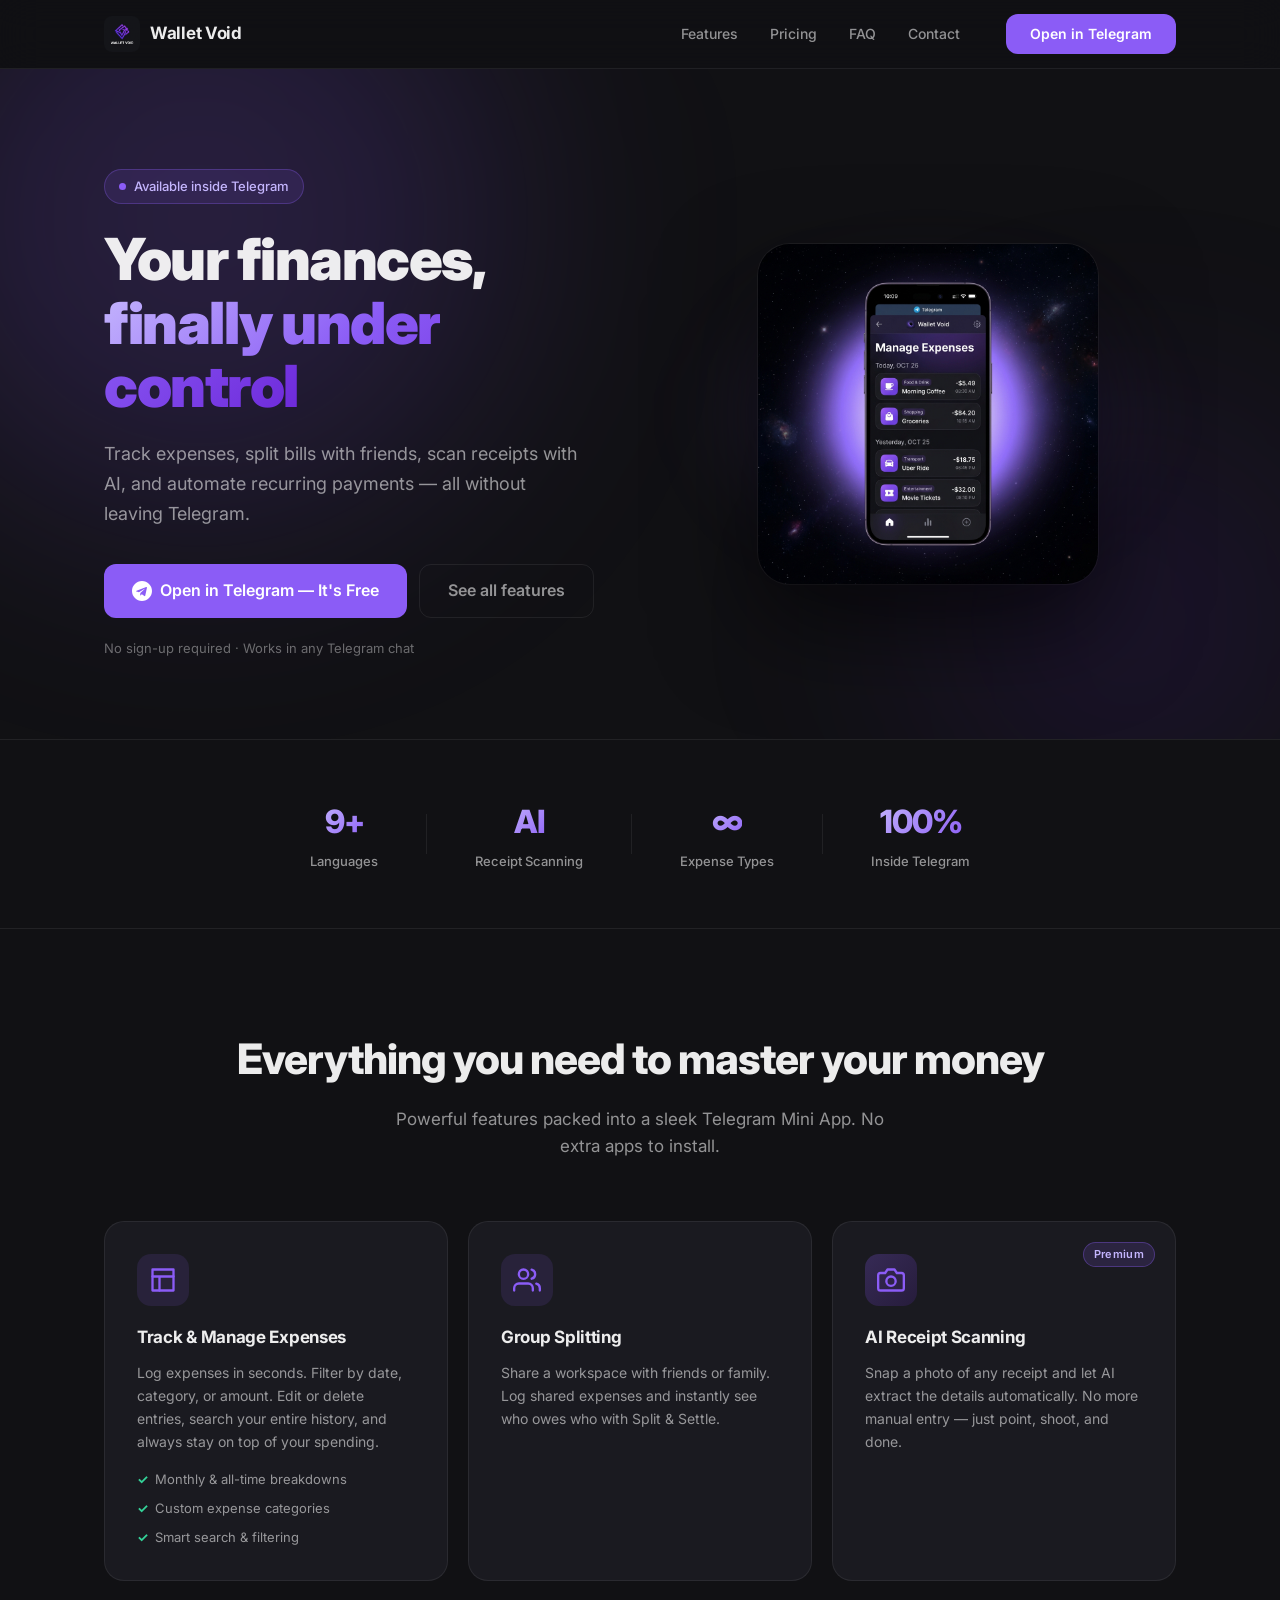
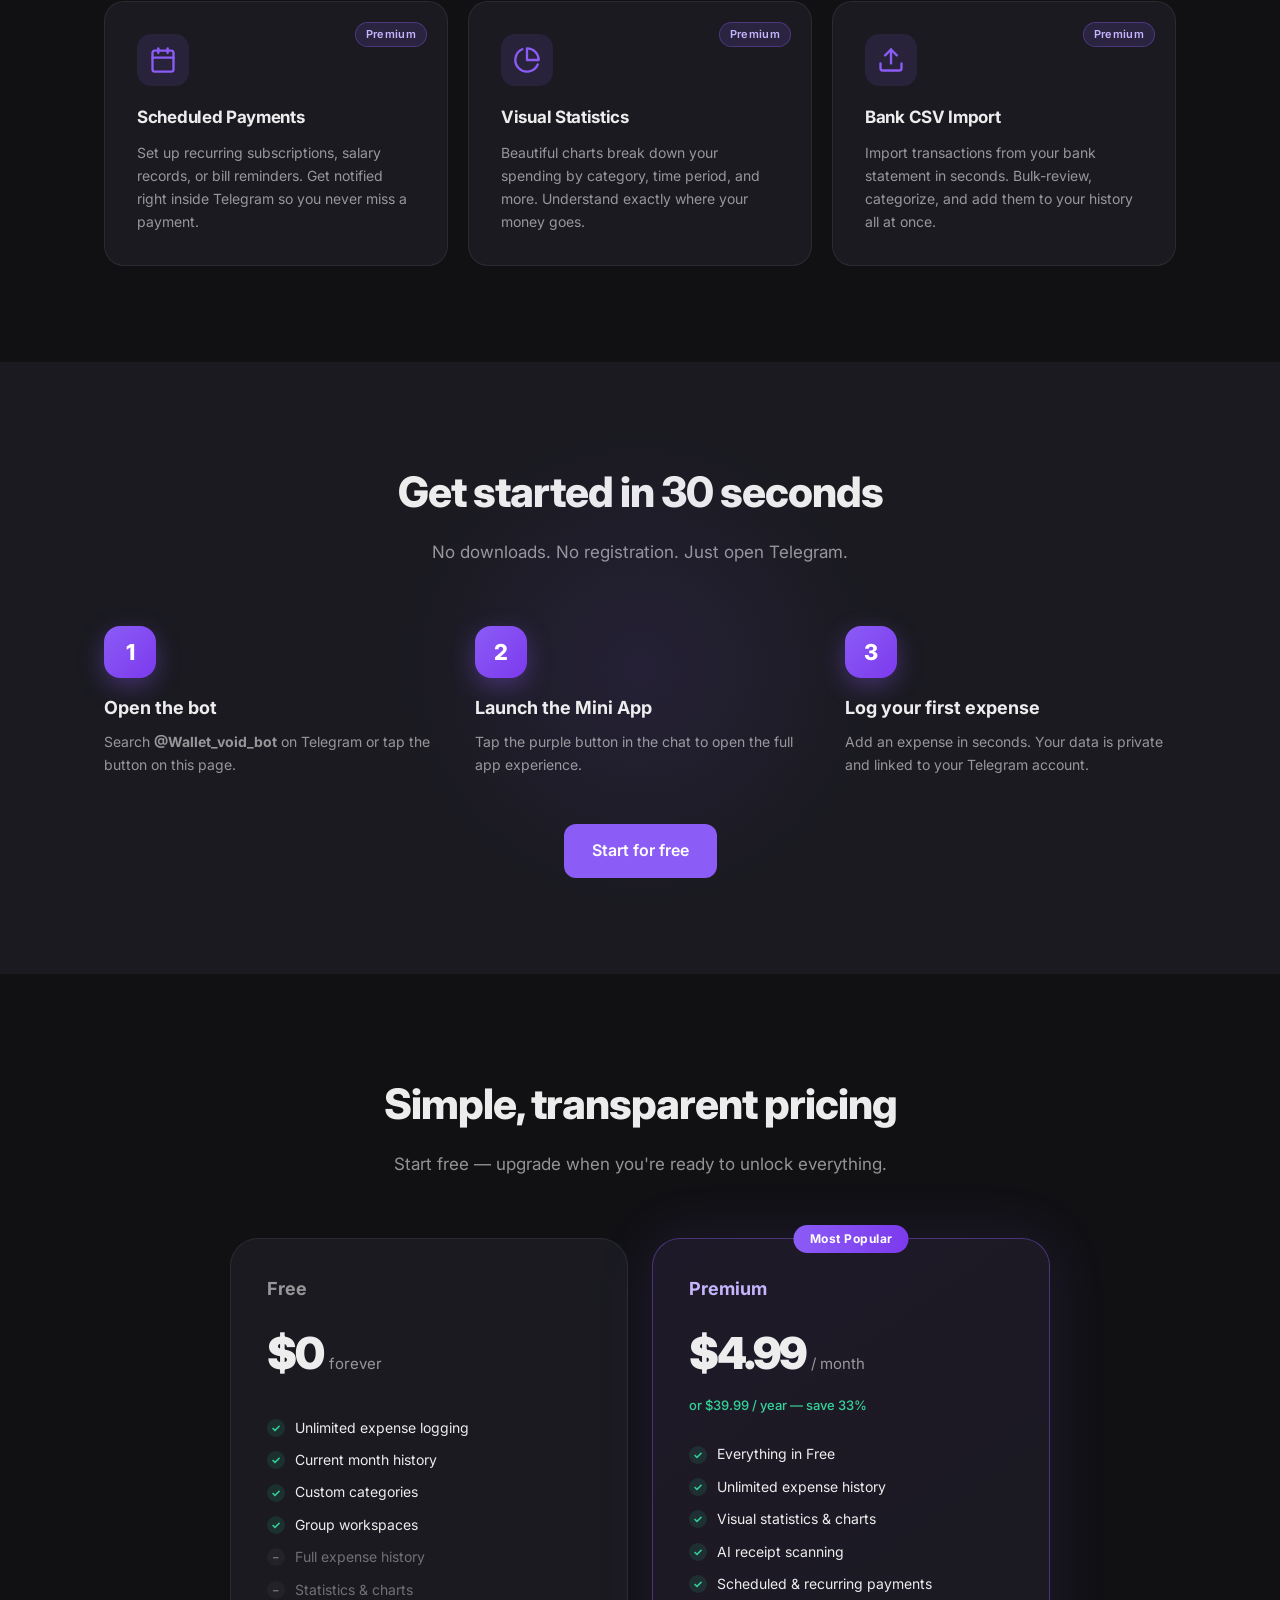
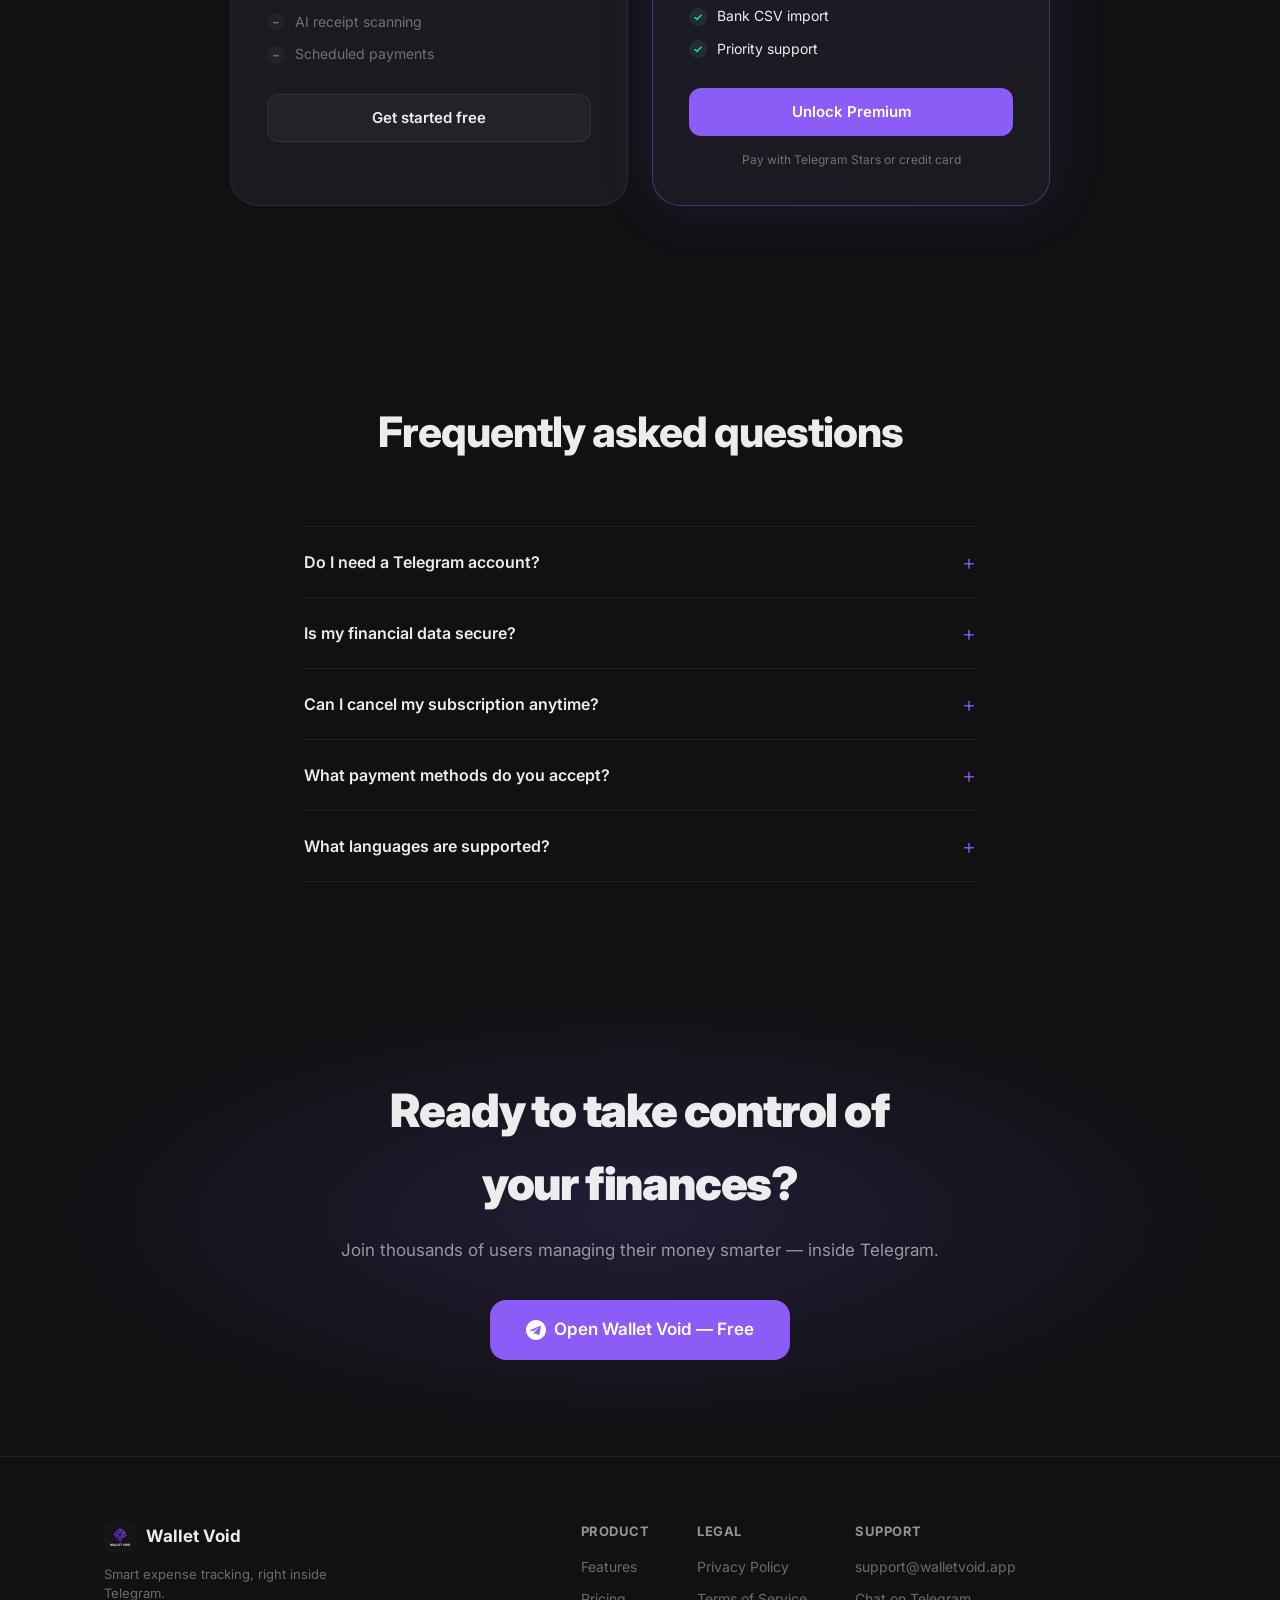
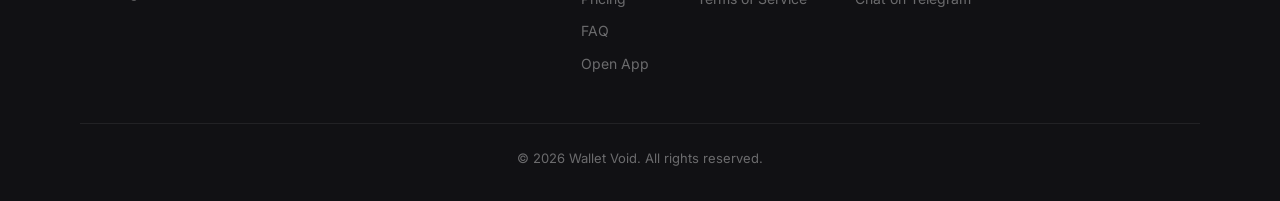
==== index.html @ 4884eaa9 "Initial landing page for Wallet Void" ====
<!DOCTYPE html>
<html lang="en">
<head>
  <meta charset="UTF-8" />
  <meta name="viewport" content="width=device-width, initial-scale=1.0" />
  <title>Wallet Void – Expense Manager for Telegram</title>
  <meta name="description" content="Track expenses, split bills with friends, scan receipts with AI, and automate recurring payments — all inside Telegram. Try Wallet Void free today." />
  <meta property="og:title" content="Wallet Void – Expense Manager for Telegram" />
  <meta property="og:description" content="Track expenses, split bills, scan receipts with AI — all inside Telegram." />
  <meta property="og:image" content="./assets/mockup.png" />
  <meta name="theme-color" content="#111114" />
  <link rel="preconnect" href="https://fonts.googleapis.com" />
  <link rel="preconnect" href="https://fonts.gstatic.com" crossorigin />
  <link href="https://fonts.googleapis.com/css2?family=Inter:wght@400;500;600;700;800;900&display=swap" rel="stylesheet" />
  <link rel="stylesheet" href="style.css" />
</head>
<body>

  <header class="nav" id="top">
    <div class="container nav__inner">
      <a href="#top" class="nav__logo" aria-label="Wallet Void home">
        <img src="./assets/logo.png" alt="Wallet Void logo" class="nav__logo-img" />
        <span class="nav__logo-text">Wallet Void</span>
      </a>
      <nav class="nav__links" aria-label="Main navigation">
        <a href="#features" class="nav__link">Features</a>
        <a href="#pricing" class="nav__link">Pricing</a>
        <a href="#faq" class="nav__link">FAQ</a>
        <a href="#contact" class="nav__link">Contact</a>
      </nav>
      <a href="https://t.me/Wallet_void_bot" target="_blank" rel="noopener" class="btn btn--primary nav__cta" id="nav-cta-btn">
        Open in Telegram
      </a>
      <button class="nav__hamburger" id="nav-hamburger" aria-label="Open menu" aria-expanded="false">
        <span></span><span></span><span></span>
      </button>
    </div>
    <div class="nav__mobile-menu" id="nav-mobile-menu" aria-hidden="true">
      <a href="#features" class="nav__mobile-link">Features</a>
      <a href="#pricing" class="nav__mobile-link">Pricing</a>
      <a href="#faq" class="nav__mobile-link">FAQ</a>
      <a href="#contact" class="nav__mobile-link">Contact</a>
      <a href="https://t.me/Wallet_void_bot" target="_blank" rel="noopener" class="btn btn--primary nav__mobile-cta">Open in Telegram</a>
    </div>
  </header>

  <main>
    <section class="hero" aria-labelledby="hero-heading">
      <div class="hero__glow hero__glow--1" aria-hidden="true"></div>
      <div class="hero__glow hero__glow--2" aria-hidden="true"></div>
      <div class="container hero__inner">
        <div class="hero__text">
          <div class="hero__badge" role="note">
            <span class="hero__badge-dot" aria-hidden="true"></span>
            Available inside Telegram
          </div>
          <h1 class="hero__heading" id="hero-heading">
            Your finances,<br />
            <span class="gradient-text">finally under control</span>
          </h1>
          <p class="hero__sub">
            Track expenses, split bills with friends, scan receipts with AI,
            and automate recurring payments — all without leaving Telegram.
          </p>
          <div class="hero__actions">
            <a href="https://t.me/Wallet_void_bot" target="_blank" rel="noopener" class="btn btn--primary btn--lg" id="hero-open-btn">
              <svg width="20" height="20" viewBox="0 0 24 24" fill="currentColor" aria-hidden="true"><path d="M12 0C5.373 0 0 5.373 0 12s5.373 12 12 12 12-5.373 12-12S18.627 0 12 0zm5.894 8.221-1.97 9.28c-.145.658-.537.818-1.084.508l-3-2.21-1.447 1.394c-.16.16-.295.295-.605.295l.213-3.053 5.56-5.023c.242-.213-.054-.333-.373-.12l-6.871 4.326-2.962-.924c-.643-.204-.657-.643.136-.953l11.57-4.461c.537-.194 1.006.131.833.941z"/></svg>
              Open in Telegram — It's Free
            </a>
            <a href="#features" class="btn btn--ghost btn--lg" id="hero-features-btn">See all features</a>
          </div>
          <p class="hero__note">No sign-up required · Works in any Telegram chat</p>
        </div>
        <div class="hero__visual">
          <div class="hero__mockup-wrap">
            <img src="./assets/mockup.png" alt="Wallet Void app screenshot" class="hero__mockup" loading="eager" />
            <div class="hero__mockup-glow" aria-hidden="true"></div>
          </div>
        </div>
      </div>
    </section>

    <section class="trust" aria-label="Trust indicators">
      <div class="container trust__inner">
        <div class="trust__item">
          <span class="trust__number">9+</span>
          <span class="trust__label">Languages</span>
        </div>
        <div class="trust__divider" aria-hidden="true"></div>
        <div class="trust__item">
          <span class="trust__number">AI</span>
          <span class="trust__label">Receipt Scanning</span>
        </div>
        <div class="trust__divider" aria-hidden="true"></div>
        <div class="trust__item">
          <span class="trust__number">∞</span>
          <span class="trust__label">Expense Types</span>
        </div>
        <div class="trust__divider" aria-hidden="true"></div>
        <div class="trust__item">
          <span class="trust__number">100%</span>
          <span class="trust__label">Inside Telegram</span>
        </div>
      </div>
    </section>

    <section class="features section" id="features" aria-labelledby="features-heading">
      <div class="container">
        <div class="section__header">
          <h2 class="section__title" id="features-heading">Everything you need to master your money</h2>
          <p class="section__sub">Powerful features packed into a sleek Telegram Mini App. No extra apps to install.</p>
        </div>
        <div class="features__grid">
          <article class="feature-card feature-card--wide" id="feature-track">
            <div class="feature-card__icon" aria-hidden="true">
              <svg width="28" height="28" viewBox="0 0 24 24" fill="none" stroke="currentColor" stroke-width="2" stroke-linecap="round" stroke-linejoin="round"><path d="M3 3h18v18H3z"/><path d="M3 9h18M9 21V9"/></svg>
            </div>
            <h3 class="feature-card__title">Track &amp; Manage Expenses</h3>
            <p class="feature-card__desc">Log expenses in seconds. Filter by date, category, or amount. Edit or delete entries, search your entire history, and always stay on top of your spending.</p>
            <ul class="feature-card__list" aria-label="Track feature details">
              <li>Monthly &amp; all-time breakdowns</li>
              <li>Custom expense categories</li>
              <li>Smart search &amp; filtering</li>
            </ul>
          </article>
          <article class="feature-card" id="feature-split">
            <div class="feature-card__icon" aria-hidden="true">
              <svg width="28" height="28" viewBox="0 0 24 24" fill="none" stroke="currentColor" stroke-width="2" stroke-linecap="round" stroke-linejoin="round"><path d="M17 21v-2a4 4 0 0 0-4-4H5a4 4 0 0 0-4 4v2"/><circle cx="9" cy="7" r="4"/><path d="M23 21v-2a4 4 0 0 0-3-3.87M16 3.13a4 4 0 0 1 0 7.75"/></svg>
            </div>
            <h3 class="feature-card__title">Group Splitting</h3>
            <p class="feature-card__desc">Share a workspace with friends or family. Log shared expenses and instantly see who owes who with Split &amp; Settle.</p>
          </article>
          <article class="feature-card" id="feature-ai">
            <div class="feature-card__icon feature-card__icon--accent" aria-hidden="true">
              <svg width="28" height="28" viewBox="0 0 24 24" fill="none" stroke="currentColor" stroke-width="2" stroke-linecap="round" stroke-linejoin="round"><path d="M23 19a2 2 0 0 1-2 2H3a2 2 0 0 1-2-2V8a2 2 0 0 1 2-2h4l2-3h6l2 3h4a2 2 0 0 1 2 2z"/><circle cx="12" cy="13" r="4"/></svg>
            </div>
            <h3 class="feature-card__title">AI Receipt Scanning</h3>
            <p class="feature-card__desc">Snap a photo of any receipt and let AI extract the details automatically. No more manual entry — just point, shoot, and done.</p>
            <div class="feature-card__badge">Premium</div>
          </article>
          <article class="feature-card" id="feature-scheduled">
            <div class="feature-card__icon" aria-hidden="true">
              <svg width="28" height="28" viewBox="0 0 24 24" fill="none" stroke="currentColor" stroke-width="2" stroke-linecap="round" stroke-linejoin="round"><rect x="3" y="4" width="18" height="18" rx="2" ry="2"/><line x1="16" y1="2" x2="16" y2="6"/><line x1="8" y1="2" x2="8" y2="6"/><line x1="3" y1="10" x2="21" y2="10"/></svg>
            </div>
            <h3 class="feature-card__title">Scheduled Payments</h3>
            <p class="feature-card__desc">Set up recurring subscriptions, salary records, or bill reminders. Get notified right inside Telegram so you never miss a payment.</p>
            <div class="feature-card__badge">Premium</div>
          </article>
          <article class="feature-card" id="feature-stats">
            <div class="feature-card__icon" aria-hidden="true">
              <svg width="28" height="28" viewBox="0 0 24 24" fill="none" stroke="currentColor" stroke-width="2" stroke-linecap="round" stroke-linejoin="round"><path d="M21.21 15.89A10 10 0 1 1 8 2.83"/><path d="M22 12A10 10 0 0 0 12 2v10z"/></svg>
            </div>
            <h3 class="feature-card__title">Visual Statistics</h3>
            <p class="feature-card__desc">Beautiful charts break down your spending by category, time period, and more. Understand exactly where your money goes.</p>
            <div class="feature-card__badge">Premium</div>
          </article>
          <article class="feature-card" id="feature-import">
            <div class="feature-card__icon" aria-hidden="true">
              <svg width="28" height="28" viewBox="0 0 24 24" fill="none" stroke="currentColor" stroke-width="2" stroke-linecap="round" stroke-linejoin="round"><path d="M21 15v4a2 2 0 0 1-2 2H5a2 2 0 0 1-2-2v-4"/><polyline points="17 8 12 3 7 8"/><line x1="12" y1="3" x2="12" y2="15"/></svg>
            </div>
            <h3 class="feature-card__title">Bank CSV Import</h3>
            <p class="feature-card__desc">Import transactions from your bank statement in seconds. Bulk-review, categorize, and add them to your history all at once.</p>
            <div class="feature-card__badge">Premium</div>
          </article>
        </div>
      </div>
    </section>

    <section class="how section" aria-labelledby="how-heading">
      <div class="how__glow" aria-hidden="true"></div>
      <div class="container">
        <div class="section__header">
          <h2 class="section__title" id="how-heading">Get started in 30 seconds</h2>
          <p class="section__sub">No downloads. No registration. Just open Telegram.</p>
        </div>
        <ol class="how__steps" aria-label="Steps to get started">
          <li class="how__step">
            <div class="how__step-num" aria-hidden="true">1</div>
            <div class="how__step-content">
              <h3 class="how__step-title">Open the bot</h3>
              <p class="how__step-desc">Search <strong>@Wallet_void_bot</strong> on Telegram or tap the button on this page.</p>
            </div>
          </li>
          <li class="how__step">
            <div class="how__step-num" aria-hidden="true">2</div>
            <div class="how__step-content">
              <h3 class="how__step-title">Launch the Mini App</h3>
              <p class="how__step-desc">Tap the purple button in the chat to open the full app experience.</p>
            </div>
          </li>
          <li class="how__step">
            <div class="how__step-num" aria-hidden="true">3</div>
            <div class="how__step-content">
              <h3 class="how__step-title">Log your first expense</h3>
              <p class="how__step-desc">Add an expense in seconds. Your data is private and linked to your Telegram account.</p>
            </div>
          </li>
        </ol>
        <div class="how__cta">
          <a href="https://t.me/Wallet_void_bot" target="_blank" rel="noopener" class="btn btn--primary btn--lg" id="how-open-btn">Start for free</a>
        </div>
      </div>
    </section>

    <section class="pricing section" id="pricing" aria-labelledby="pricing-heading">
      <div class="container">
        <div class="section__header">
          <h2 class="section__title" id="pricing-heading">Simple, transparent pricing</h2>
          <p class="section__sub">Start free — upgrade when you're ready to unlock everything.</p>
        </div>
        <div class="pricing__grid">
          <article class="pricing-card" id="pricing-free">
            <div class="pricing-card__header">
              <h3 class="pricing-card__name">Free</h3>
              <div class="pricing-card__price">
                <span class="pricing-card__amount">$0</span>
                <span class="pricing-card__period">forever</span>
              </div>
            </div>
            <ul class="pricing-card__features" aria-label="Free plan features">
              <li class="pricing-card__feature pricing-card__feature--yes">Unlimited expense logging</li>
              <li class="pricing-card__feature pricing-card__feature--yes">Current month history</li>
              <li class="pricing-card__feature pricing-card__feature--yes">Custom categories</li>
              <li class="pricing-card__feature pricing-card__feature--yes">Group workspaces</li>
              <li class="pricing-card__feature pricing-card__feature--no">Full expense history</li>
              <li class="pricing-card__feature pricing-card__feature--no">Statistics &amp; charts</li>
              <li class="pricing-card__feature pricing-card__feature--no">AI receipt scanning</li>
              <li class="pricing-card__feature pricing-card__feature--no">Scheduled payments</li>
            </ul>
            <a href="https://t.me/Wallet_void_bot" target="_blank" rel="noopener" class="btn btn--secondary btn--block" id="pricing-free-btn">Get started free</a>
          </article>
          <article class="pricing-card pricing-card--premium" id="pricing-premium">
            <div class="pricing-card__badge-top" aria-label="Most popular">Most Popular</div>
            <div class="pricing-card__header">
              <h3 class="pricing-card__name">Premium</h3>
              <div class="pricing-card__price">
                <span class="pricing-card__amount">$4.99</span>
                <span class="pricing-card__period">/ month</span>
              </div>
              <p class="pricing-card__save">or $39.99 / year — save 33%</p>
            </div>
            <ul class="pricing-card__features" aria-label="Premium plan features">
              <li class="pricing-card__feature pricing-card__feature--yes">Everything in Free</li>
              <li class="pricing-card__feature pricing-card__feature--yes">Unlimited expense history</li>
              <li class="pricing-card__feature pricing-card__feature--yes">Visual statistics &amp; charts</li>
              <li class="pricing-card__feature pricing-card__feature--yes">AI receipt scanning</li>
              <li class="pricing-card__feature pricing-card__feature--yes">Scheduled &amp; recurring payments</li>
              <li class="pricing-card__feature pricing-card__feature--yes">Bank CSV import</li>
              <li class="pricing-card__feature pricing-card__feature--yes">Priority support</li>
            </ul>
            <a href="https://t.me/Wallet_void_bot" target="_blank" rel="noopener" class="btn btn--primary btn--block" id="pricing-premium-btn">Unlock Premium</a>
            <p class="pricing-card__note">Pay with Telegram Stars or credit card</p>
          </article>
        </div>
      </div>
    </section>

    <section class="faq section" id="faq" aria-labelledby="faq-heading">
      <div class="container faq__inner">
        <div class="section__header">
          <h2 class="section__title" id="faq-heading">Frequently asked questions</h2>
        </div>
        <dl class="faq__list">
          <div class="faq__item" id="faq-telegram">
            <dt class="faq__q"><button class="faq__toggle" aria-expanded="false" aria-controls="faq-telegram-body">Do I need a Telegram account?<span class="faq__icon" aria-hidden="true">+</span></button></dt>
            <dd class="faq__a" id="faq-telegram-body" hidden>Yes — Wallet Void is a Telegram Mini App. Your Telegram account is your login. No password or email needed.</dd>
          </div>
          <div class="faq__item" id="faq-data">
            <dt class="faq__q"><button class="faq__toggle" aria-expanded="false" aria-controls="faq-data-body">Is my financial data secure?<span class="faq__icon" aria-hidden="true">+</span></button></dt>
            <dd class="faq__a" id="faq-data-body" hidden>Yes. Your data is stored securely in an encrypted database. We never share or sell your personal information. See our <a href="./privacy.html" class="faq__link">Privacy Policy</a> for details.</dd>
          </div>
          <div class="faq__item" id="faq-cancel">
            <dt class="faq__q"><button class="faq__toggle" aria-expanded="false" aria-controls="faq-cancel-body">Can I cancel my subscription anytime?<span class="faq__icon" aria-hidden="true">+</span></button></dt>
            <dd class="faq__a" id="faq-cancel-body" hidden>Absolutely. You can cancel at any time. Your Premium access remains active until the end of the billing period you've already paid for.</dd>
          </div>
          <div class="faq__item" id="faq-payment">
            <dt class="faq__q"><button class="faq__toggle" aria-expanded="false" aria-controls="faq-payment-body">What payment methods do you accept?<span class="faq__icon" aria-hidden="true">+</span></button></dt>
            <dd class="faq__a" id="faq-payment-body" hidden>We accept credit cards via Stripe (Visa, Mastercard, AmEx) and Telegram Stars — the native Telegram payment currency.</dd>
          </div>
          <div class="faq__item" id="faq-languages">
            <dt class="faq__q"><button class="faq__toggle" aria-expanded="false" aria-controls="faq-languages-body">What languages are supported?<span class="faq__icon" aria-hidden="true">+</span></button></dt>
            <dd class="faq__a" id="faq-languages-body" hidden>English, Russian, German, French, Spanish, Portuguese, Chinese (Simplified), Hindi, and Arabic.</dd>
          </div>
        </dl>
      </div>
    </section>

    <section class="cta-section section" aria-labelledby="cta-heading">
      <div class="cta-section__glow" aria-hidden="true"></div>
      <div class="container cta-section__inner">
        <h2 class="cta-section__title" id="cta-heading">Ready to take control of your finances?</h2>
        <p class="cta-section__sub">Join thousands of users managing their money smarter — inside Telegram.</p>
        <a href="https://t.me/Wallet_void_bot" target="_blank" rel="noopener" class="btn btn--primary btn--xl" id="cta-open-btn">
          <svg width="20" height="20" viewBox="0 0 24 24" fill="currentColor" aria-hidden="true"><path d="M12 0C5.373 0 0 5.373 0 12s5.373 12 12 12 12-5.373 12-12S18.627 0 12 0zm5.894 8.221-1.97 9.28c-.145.658-.537.818-1.084.508l-3-2.21-1.447 1.394c-.16.16-.295.295-.605.295l.213-3.053 5.56-5.023c.242-.213-.054-.333-.373-.12l-6.871 4.326-2.962-.924c-.643-.204-.657-.643.136-.953l11.57-4.461c.537-.194 1.006.131.833.941z"/></svg>
          Open Wallet Void — Free
        </a>
      </div>
    </section>
  </main>

  <footer class="footer" id="contact">
    <div class="container footer__inner">
      <div class="footer__brand">
        <a href="#top" class="footer__logo" aria-label="Wallet Void">
          <img src="./assets/logo.png" alt="" class="footer__logo-img" aria-hidden="true" />
          <span>Wallet Void</span>
        </a>
        <p class="footer__tagline">Smart expense tracking, right inside Telegram.</p>
      </div>
      <nav class="footer__nav" aria-label="Footer navigation">
        <div class="footer__col">
          <p class="footer__col-title">Product</p>
          <a href="#features" class="footer__link">Features</a>
          <a href="#pricing" class="footer__link">Pricing</a>
          <a href="#faq" class="footer__link">FAQ</a>
          <a href="https://t.me/Wallet_void_bot" target="_blank" rel="noopener" class="footer__link">Open App</a>
        </div>
        <div class="footer__col">
          <p class="footer__col-title">Legal</p>
          <a href="./privacy.html" class="footer__link">Privacy Policy</a>
          <a href="./terms.html" class="footer__link">Terms of Service</a>
        </div>
        <div class="footer__col">
          <p class="footer__col-title">Support</p>
          <a href="mailto:support@walletvoid.app" class="footer__link" id="contact-email">support@walletvoid.app</a>
          <a href="https://t.me/Wallet_void_bot" target="_blank" rel="noopener" class="footer__link">Chat on Telegram</a>
        </div>
      </nav>
    </div>
    <div class="container footer__bottom">
      <p>&copy; <span id="year"></span> Wallet Void. All rights reserved.</p>
    </div>
  </footer>

  <script src="script.js"></script>
</body>
</html>
---- style.css ----
/* ═══════════════════════════════════════════════════════════
   Wallet Void — Landing Page
   Dark · Purple accent · Inter typeface
   ═══════════════════════════════════════════════════════════ */

*, *::before, *::after { box-sizing: border-box; margin: 0; padding: 0; }

:root {
  --bg:        #111114;
  --surface:   #1a1a20;
  --surface-2: #222229;
  --border:    rgba(255,255,255,0.07);
  --accent:    #8B5CF6;
  --accent-2:  #7C3AED;
  --accent-glow: rgba(139,92,246,0.25);
  --text:      rgba(255,255,255,0.92);
  --text-2:    rgba(255,255,255,0.55);
  --text-3:    rgba(255,255,255,0.38);
  --success:   #34d399;
  --radius-sm: 8px;
  --radius-md: 14px;
  --radius-lg: 20px;
  --radius-xl: 28px;
  --font: 'Inter', -apple-system, BlinkMacSystemFont, sans-serif;
  --max-w: 1120px;
  --nav-h: 68px;
}

html { scroll-behavior: smooth; }

body {
  background: var(--bg);
  color: var(--text);
  font-family: var(--font);
  font-size: 16px;
  line-height: 1.6;
  -webkit-font-smoothing: antialiased;
  overflow-x: hidden;
}

img { display: block; max-width: 100%; }
a { color: inherit; text-decoration: none; }

.container {
  width: 100%;
  max-width: var(--max-w);
  margin: 0 auto;
  padding: 0 24px;
}

.section { padding: 96px 0; }

.gradient-text {
  background: linear-gradient(135deg, #c4b5fd 0%, #8B5CF6 50%, #6d28d9 100%);
  -webkit-background-clip: text;
  -webkit-text-fill-color: transparent;
  background-clip: text;
}

/* ── BUTTONS ─────────────────────────────────────────────── */
.btn {
  display: inline-flex;
  align-items: center;
  justify-content: center;
  gap: 8px;
  padding: 0 24px;
  height: 48px;
  border: none;
  border-radius: 12px;
  font-family: var(--font);
  font-size: 15px;
  font-weight: 600;
  cursor: pointer;
  text-decoration: none;
  transition: all 0.18s ease;
  white-space: nowrap;
}
.btn--lg  { height: 54px; padding: 0 28px; font-size: 16px; }
.btn--xl  { height: 60px; padding: 0 36px; font-size: 17px; border-radius: 16px; }
.btn--block { width: 100%; }

.btn--primary {
  background: var(--accent);
  color: #fff;
  box-shadow: 0 0 0 0 var(--accent-glow);
}
.btn--primary:hover {
  background: #9d6ff8;
  box-shadow: 0 8px 32px var(--accent-glow);
  transform: translateY(-1px);
}
.btn--primary:active { transform: scale(0.97); }

.btn--secondary {
  background: var(--surface-2);
  color: var(--text);
  border: 1px solid var(--border);
}
.btn--secondary:hover {
  background: #2e2e38;
  border-color: rgba(255,255,255,0.14);
  transform: translateY(-1px);
}

.btn--ghost {
  background: transparent;
  color: var(--text-2);
  border: 1px solid var(--border);
}
.btn--ghost:hover {
  color: var(--text);
  border-color: rgba(255,255,255,0.2);
  transform: translateY(-1px);
}

/* ── NAV ─────────────────────────────────────────────────── */
.nav {
  position: sticky;
  top: 0;
  z-index: 100;
  background: rgba(17,17,20,0.82);
  backdrop-filter: blur(20px);
  -webkit-backdrop-filter: blur(20px);
  border-bottom: 1px solid var(--border);
}

.nav__inner {
  display: flex;
  align-items: center;
  gap: 32px;
  height: var(--nav-h);
}

.nav__logo {
  display: flex;
  align-items: center;
  gap: 10px;
  flex-shrink: 0;
}
.nav__logo-img { width: 36px; height: 36px; border-radius: 8px; object-fit: cover; }
.nav__logo-text { font-size: 17px; font-weight: 700; letter-spacing: -0.3px; }

.nav__links {
  display: flex;
  align-items: center;
  gap: 4px;
  margin-left: auto;
}
.nav__link {
  padding: 6px 14px;
  border-radius: 8px;
  font-size: 14px;
  font-weight: 500;
  color: var(--text-2);
  transition: color 0.15s, background 0.15s;
}
.nav__link:hover { color: var(--text); background: rgba(255,255,255,0.05); }

.nav__cta { flex-shrink: 0; height: 40px; font-size: 14px; }

.nav__hamburger {
  display: none;
  flex-direction: column;
  gap: 5px;
  width: 36px;
  height: 36px;
  background: none;
  border: none;
  cursor: pointer;
  padding: 6px;
  margin-left: auto;
  border-radius: 8px;
}
.nav__hamburger span {
  display: block;
  height: 2px;
  background: var(--text-2);
  border-radius: 2px;
  transition: transform 0.2s, opacity 0.2s;
}

.nav__mobile-menu {
  display: none;
  flex-direction: column;
  gap: 4px;
  padding: 16px 24px 24px;
  border-top: 1px solid var(--border);
}
.nav__mobile-menu.open { display: flex; }
.nav__mobile-link {
  padding: 12px 4px;
  font-size: 16px;
  color: var(--text-2);
  border-bottom: 1px solid var(--border);
  transition: color 0.15s;
}
.nav__mobile-link:hover { color: var(--text); }
.nav__mobile-cta { margin-top: 8px; width: 100%; justify-content: center; }

/* ── HERO ────────────────────────────────────────────────── */
.hero {
  position: relative;
  overflow: hidden;
  padding: 100px 0 80px;
}
.hero__glow {
  position: absolute;
  border-radius: 50%;
  filter: blur(120px);
  pointer-events: none;
}
.hero__glow--1 {
  width: 600px; height: 600px;
  background: rgba(139,92,246,0.18);
  top: -150px; left: -100px;
}
.hero__glow--2 {
  width: 400px; height: 400px;
  background: rgba(109,40,217,0.12);
  bottom: -80px; right: -50px;
}

.hero__inner {
  display: grid;
  grid-template-columns: 1fr 1fr;
  gap: 80px;
  align-items: center;
  position: relative;
  z-index: 1;
}

.hero__badge {
  display: inline-flex;
  align-items: center;
  gap: 8px;
  padding: 6px 14px;
  background: rgba(139,92,246,0.12);
  border: 1px solid rgba(139,92,246,0.3);
  border-radius: 100px;
  font-size: 13px;
  font-weight: 500;
  color: #c4b5fd;
  margin-bottom: 24px;
}
.hero__badge-dot {
  width: 7px; height: 7px;
  background: var(--accent);
  border-radius: 50%;
  animation: pulse 2s ease infinite;
}
@keyframes pulse {
  0%, 100% { opacity: 1; transform: scale(1); }
  50% { opacity: 0.6; transform: scale(0.85); }
}

.hero__heading {
  font-size: clamp(36px, 5vw, 58px);
  font-weight: 900;
  line-height: 1.1;
  letter-spacing: -1.5px;
  margin-bottom: 20px;
}
.hero__sub {
  font-size: 18px;
  color: var(--text-2);
  line-height: 1.65;
  margin-bottom: 36px;
  max-width: 480px;
}
.hero__actions {
  display: flex;
  align-items: center;
  gap: 12px;
  flex-wrap: wrap;
  margin-bottom: 20px;
}
.hero__note {
  font-size: 13px;
  color: var(--text-3);
}

.hero__visual { position: relative; }
.hero__mockup-wrap { position: relative; }
.hero__mockup {
  width: 100%;
  max-width: 340px;
  margin: 0 auto;
  border-radius: 32px;
  box-shadow: 0 40px 100px rgba(0,0,0,0.6), 0 0 0 1px rgba(255,255,255,0.06);
  animation: float 4s ease-in-out infinite;
}
@keyframes float {
  0%, 100% { transform: translateY(0); }
  50%       { transform: translateY(-10px); }
}
.hero__mockup-glow {
  position: absolute;
  inset: 20px;
  background: radial-gradient(ellipse, rgba(139,92,246,0.35) 0%, transparent 70%);
  filter: blur(40px);
  z-index: -1;
  border-radius: 50%;
}

/* ── TRUST BAR ───────────────────────────────────────────── */
.trust {
  border-top: 1px solid var(--border);
  border-bottom: 1px solid var(--border);
  padding: 40px 0;
}
.trust__inner {
  display: flex;
  align-items: center;
  justify-content: center;
  gap: 0;
  flex-wrap: wrap;
}
.trust__item {
  display: flex;
  flex-direction: column;
  align-items: center;
  gap: 4px;
  padding: 16px 48px;
}
.trust__number {
  font-size: 32px;
  font-weight: 800;
  letter-spacing: -1px;
  background: linear-gradient(135deg, #c4b5fd, #8B5CF6);
  -webkit-background-clip: text;
  -webkit-text-fill-color: transparent;
  background-clip: text;
}
.trust__label { font-size: 13px; color: var(--text-2); font-weight: 500; }
.trust__divider {
  width: 1px;
  height: 40px;
  background: var(--border);
}

/* ── SECTION HEADER ──────────────────────────────────────── */
.section__header {
  text-align: center;
  margin-bottom: 60px;
}
.section__title {
  font-size: clamp(28px, 4vw, 42px);
  font-weight: 800;
  letter-spacing: -1px;
  margin-bottom: 14px;
}
.section__sub {
  font-size: 17px;
  color: var(--text-2);
  max-width: 520px;
  margin: 0 auto;
  line-height: 1.6;
}

/* ── FEATURES ────────────────────────────────────────────── */
.features__grid {
  display: grid;
  grid-template-columns: repeat(3, 1fr);
  gap: 20px;
}
.feature-card--wide { grid-column: span 1; }

.feature-card {
  background: var(--surface);
  border: 1px solid var(--border);
  border-radius: var(--radius-lg);
  padding: 32px;
  position: relative;
  transition: border-color 0.2s, transform 0.2s;
}
.feature-card:hover {
  border-color: rgba(139,92,246,0.3);
  transform: translateY(-3px);
}

.feature-card__icon {
  width: 52px; height: 52px;
  background: rgba(139,92,246,0.12);
  border-radius: 14px;
  display: flex;
  align-items: center;
  justify-content: center;
  color: var(--accent);
  margin-bottom: 18px;
}
.feature-card__icon--accent {
  background: linear-gradient(135deg, rgba(139,92,246,0.25), rgba(109,40,217,0.15));
}

.feature-card__title {
  font-size: 17px;
  font-weight: 700;
  margin-bottom: 10px;
  letter-spacing: -0.3px;
}
.feature-card__desc {
  font-size: 14px;
  color: var(--text-2);
  line-height: 1.65;
}
.feature-card__list {
  list-style: none;
  margin-top: 16px;
  display: flex;
  flex-direction: column;
  gap: 8px;
}
.feature-card__list li {
  font-size: 13px;
  color: var(--text-2);
  padding-left: 18px;
  position: relative;
}
.feature-card__list li::before {
  content: '✓';
  position: absolute;
  left: 0;
  color: var(--success);
  font-weight: 700;
}
.feature-card__badge {
  position: absolute;
  top: 20px; right: 20px;
  padding: 3px 10px;
  background: rgba(139,92,246,0.15);
  border: 1px solid rgba(139,92,246,0.35);
  border-radius: 100px;
  font-size: 11px;
  font-weight: 600;
  color: #c4b5fd;
  letter-spacing: 0.3px;
}

/* ── HOW IT WORKS ────────────────────────────────────────── */
.how {
  background: var(--surface);
  position: relative;
  overflow: hidden;
}
.how__glow {
  position: absolute;
  width: 500px; height: 500px;
  background: radial-gradient(circle, rgba(139,92,246,0.1) 0%, transparent 70%);
  top: 50%; left: 50%;
  transform: translate(-50%, -50%);
  pointer-events: none;
}
.how__steps {
  list-style: none;
  display: grid;
  grid-template-columns: repeat(3, 1fr);
  gap: 40px;
  counter-reset: steps;
  margin-bottom: 48px;
  position: relative;
  z-index: 1;
}
.how__step {
  display: flex;
  flex-direction: column;
  align-items: flex-start;
  gap: 16px;
}
.how__step-num {
  width: 52px; height: 52px;
  background: linear-gradient(135deg, var(--accent), var(--accent-2));
  border-radius: 16px;
  display: flex;
  align-items: center;
  justify-content: center;
  font-size: 22px;
  font-weight: 800;
  color: #fff;
  flex-shrink: 0;
  box-shadow: 0 8px 24px rgba(139,92,246,0.35);
}
.how__step-title {
  font-size: 18px;
  font-weight: 700;
  margin-bottom: 8px;
}
.how__step-desc { font-size: 14px; color: var(--text-2); line-height: 1.6; }
.how__cta { text-align: center; position: relative; z-index: 1; }

/* ── PRICING ─────────────────────────────────────────────── */
.pricing__grid {
  display: grid;
  grid-template-columns: 1fr 1fr;
  gap: 24px;
  max-width: 820px;
  margin: 0 auto;
}
.pricing-card {
  background: var(--surface);
  border: 1px solid var(--border);
  border-radius: var(--radius-xl);
  padding: 36px;
  position: relative;
}
.pricing-card--premium {
  background: linear-gradient(145deg, #1e1928, #1a1a20);
  border-color: rgba(139,92,246,0.4);
  box-shadow: 0 0 60px rgba(139,92,246,0.12);
}

.pricing-card__badge-top {
  position: absolute;
  top: -14px; left: 50%;
  transform: translateX(-50%);
  background: linear-gradient(90deg, var(--accent), var(--accent-2));
  color: #fff;
  font-size: 12px;
  font-weight: 700;
  padding: 4px 16px;
  border-radius: 100px;
  letter-spacing: 0.5px;
  white-space: nowrap;
}

.pricing-card__header { margin-bottom: 28px; }
.pricing-card__name {
  font-size: 18px;
  font-weight: 700;
  margin-bottom: 14px;
  color: var(--text-2);
}
.pricing-card--premium .pricing-card__name { color: #c4b5fd; }
.pricing-card__price {
  display: flex;
  align-items: baseline;
  gap: 6px;
  margin-bottom: 6px;
}
.pricing-card__amount {
  font-size: 44px;
  font-weight: 900;
  letter-spacing: -2px;
}
.pricing-card__period { font-size: 15px; color: var(--text-2); }
.pricing-card__save { font-size: 13px; color: var(--success); font-weight: 500; }

.pricing-card__features {
  list-style: none;
  display: flex;
  flex-direction: column;
  gap: 10px;
  margin-bottom: 28px;
}
.pricing-card__feature {
  display: flex;
  align-items: center;
  gap: 10px;
  font-size: 14px;
}
.pricing-card__feature::before {
  content: '';
  width: 18px; height: 18px;
  border-radius: 50%;
  flex-shrink: 0;
  display: flex;
  align-items: center;
  justify-content: center;
  font-size: 11px;
  font-weight: 700;
}
.pricing-card__feature--yes::before {
  content: '✓';
  background: rgba(52,211,153,0.12);
  color: var(--success);
  line-height: 18px;
  text-align: center;
}
.pricing-card__feature--no {
  color: var(--text-3);
}
.pricing-card__feature--no::before {
  content: '–';
  background: rgba(255,255,255,0.04);
  color: var(--text-3);
  line-height: 18px;
  text-align: center;
}

.pricing-card__note {
  text-align: center;
  font-size: 12px;
  color: var(--text-3);
  margin-top: 14px;
}

/* ── FAQ ─────────────────────────────────────────────────── */
.faq__inner { max-width: 720px; margin: 0 auto; }
.faq__list { display: flex; flex-direction: column; gap: 0; }

.faq__item { border-bottom: 1px solid var(--border); }
.faq__item:first-child { border-top: 1px solid var(--border); }

.faq__q { display: block; }
.faq__toggle {
  width: 100%;
  display: flex;
  justify-content: space-between;
  align-items: center;
  gap: 16px;
  padding: 22px 0;
  background: none;
  border: none;
  color: var(--text);
  font-family: var(--font);
  font-size: 16px;
  font-weight: 600;
  cursor: pointer;
  text-align: left;
}
.faq__icon {
  font-size: 22px;
  font-weight: 300;
  color: var(--accent);
  flex-shrink: 0;
  transition: transform 0.2s;
}
.faq__toggle[aria-expanded="true"] .faq__icon { transform: rotate(45deg); }

.faq__a {
  padding: 0 0 20px;
  font-size: 14px;
  color: var(--text-2);
  line-height: 1.7;
}
.faq__link { color: #c4b5fd; border-bottom: 1px solid rgba(196,181,253,0.3); }
.faq__link:hover { border-color: #c4b5fd; }

/* ── FINAL CTA ───────────────────────────────────────────── */
.cta-section {
  text-align: center;
  position: relative;
  overflow: hidden;
}
.cta-section__glow {
  position: absolute;
  inset: 0;
  background: radial-gradient(ellipse at center, rgba(139,92,246,0.15) 0%, transparent 65%);
  pointer-events: none;
}
.cta-section__inner { position: relative; z-index: 1; }
.cta-section__title {
  font-size: clamp(28px, 4vw, 46px);
  font-weight: 900;
  letter-spacing: -1.2px;
  margin-bottom: 16px;
  max-width: 600px;
  margin: 0 auto 16px;
}
.cta-section__sub {
  font-size: 17px;
  color: var(--text-2);
  margin-bottom: 36px;
}

/* ── FOOTER ──────────────────────────────────────────────── */
.footer {
  border-top: 1px solid var(--border);
  padding: 64px 0 32px;
}
.footer__inner {
  display: grid;
  grid-template-columns: 1.4fr 2fr;
  gap: 60px;
  margin-bottom: 48px;
}
.footer__logo {
  display: flex;
  align-items: center;
  gap: 10px;
  font-size: 17px;
  font-weight: 700;
  margin-bottom: 12px;
}
.footer__logo-img { width: 32px; height: 32px; border-radius: 7px; object-fit: cover; }
.footer__tagline { font-size: 13px; color: var(--text-3); line-height: 1.5; max-width: 240px; }

.footer__nav { display: flex; gap: 48px; flex-wrap: wrap; }
.footer__col { display: flex; flex-direction: column; gap: 10px; }
.footer__col-title { font-size: 13px; font-weight: 700; color: var(--text-2); letter-spacing: 0.5px; text-transform: uppercase; margin-bottom: 4px; }
.footer__link { font-size: 14px; color: var(--text-3); transition: color 0.15s; }
.footer__link:hover { color: var(--text); }

.footer__bottom {
  padding-top: 24px;
  border-top: 1px solid var(--border);
  font-size: 13px;
  color: var(--text-3);
  text-align: center;
}

/* ── RESPONSIVE ──────────────────────────────────────────── */
@media (max-width: 900px) {
  .nav__links { display: none; }
  .nav__cta { display: none; }
  .nav__hamburger { display: flex; }

  .hero__inner {
    grid-template-columns: 1fr;
    gap: 48px;
    text-align: center;
  }
  .hero__sub { margin: 0 auto 36px; }
  .hero__actions { justify-content: center; }
  .hero__mockup { max-width: 280px; }

  .features__grid { grid-template-columns: 1fr 1fr; }
  .how__steps { grid-template-columns: 1fr; gap: 28px; }
  .pricing__grid { grid-template-columns: 1fr; max-width: 480px; }
  .footer__inner { grid-template-columns: 1fr; gap: 40px; }
}

@media (max-width: 600px) {
  .section { padding: 64px 0; }
  .features__grid { grid-template-columns: 1fr; }
  .trust__item { padding: 12px 24px; }
  .trust__divider { display: none; }
  .hero { padding: 72px 0 60px; }
}
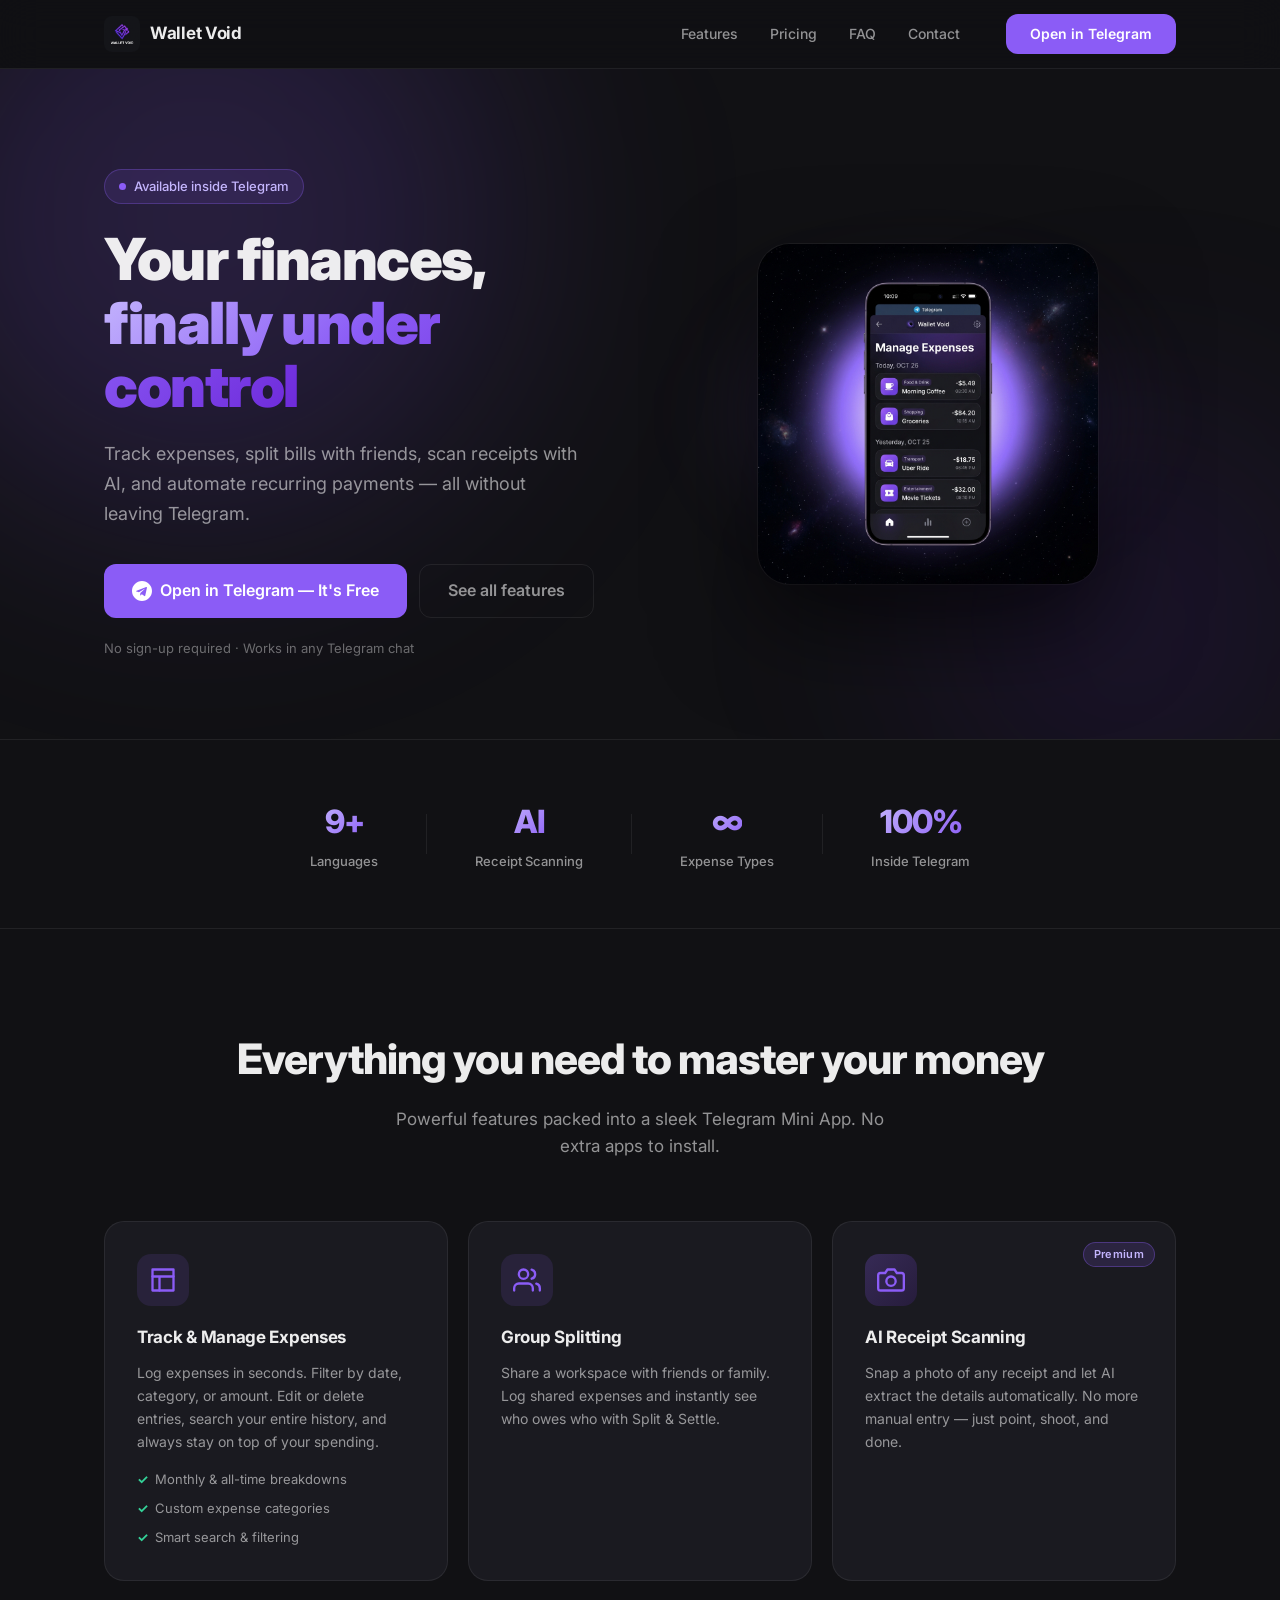
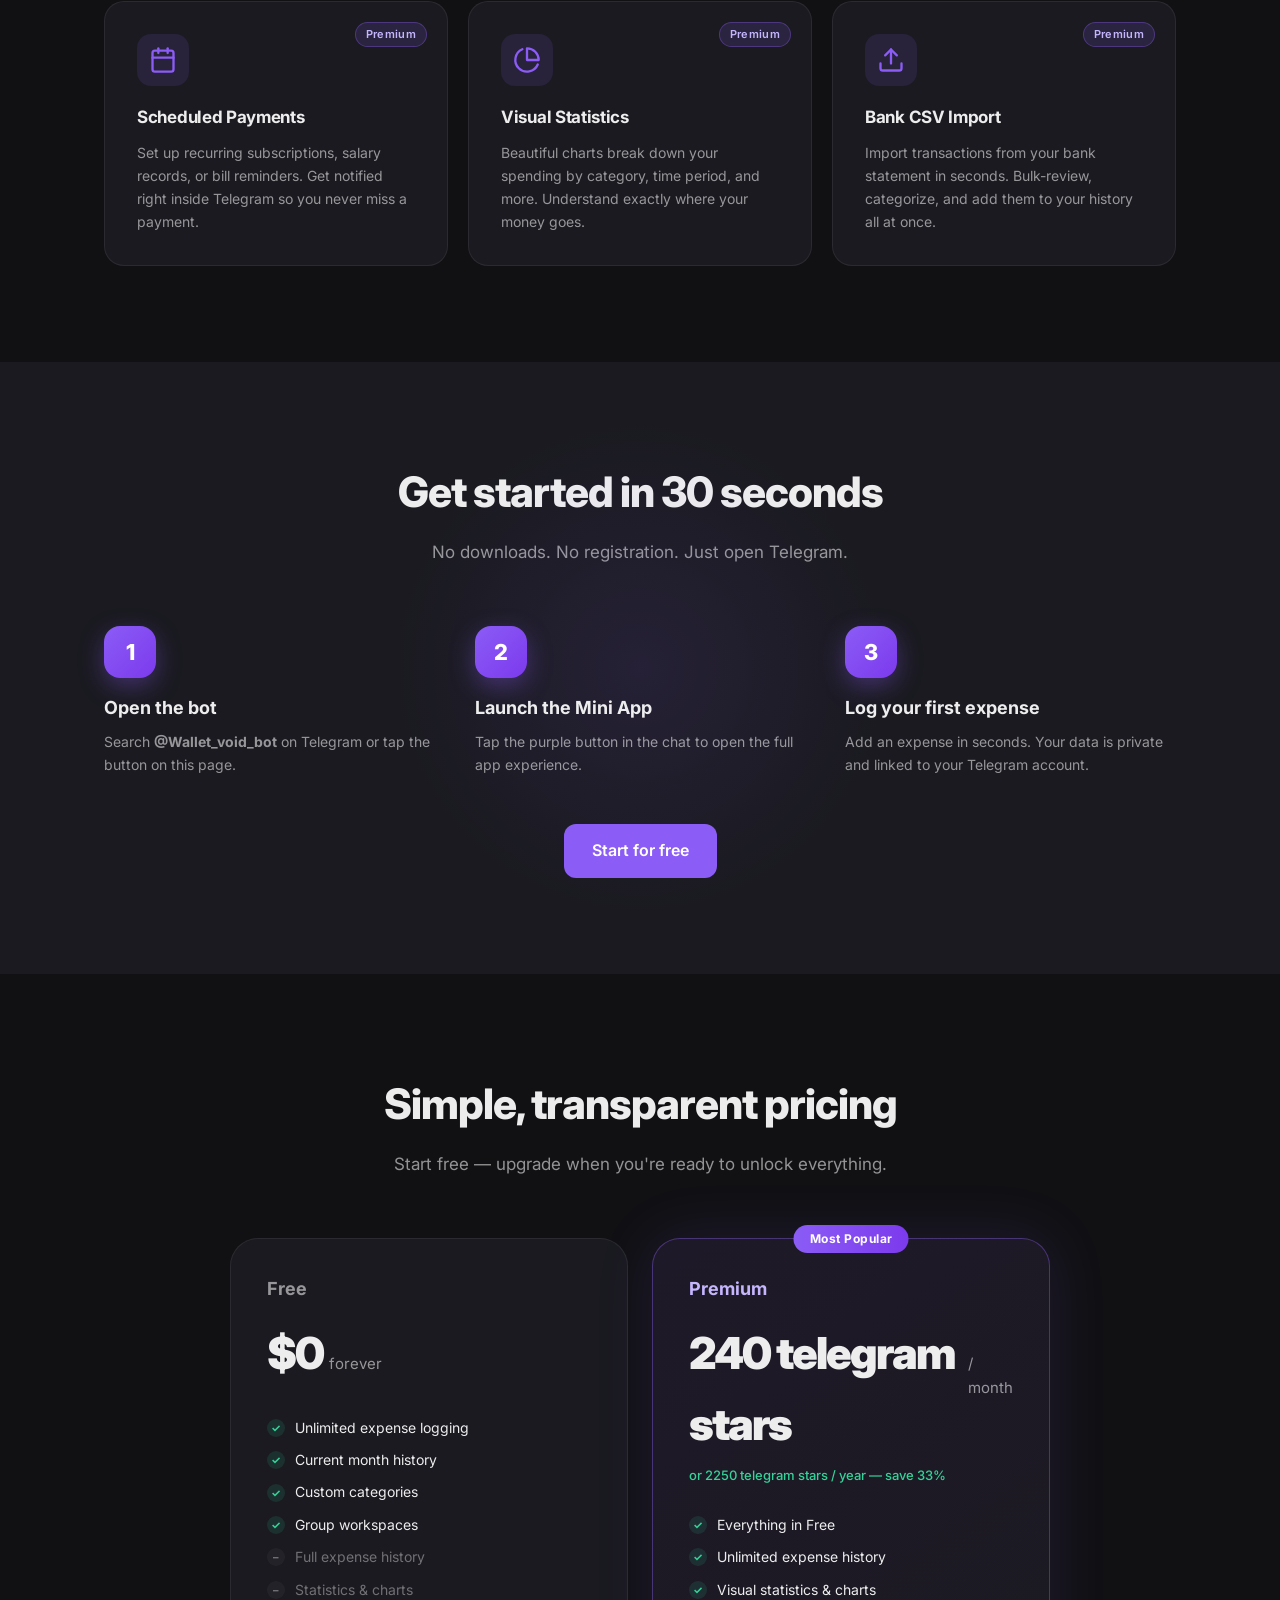
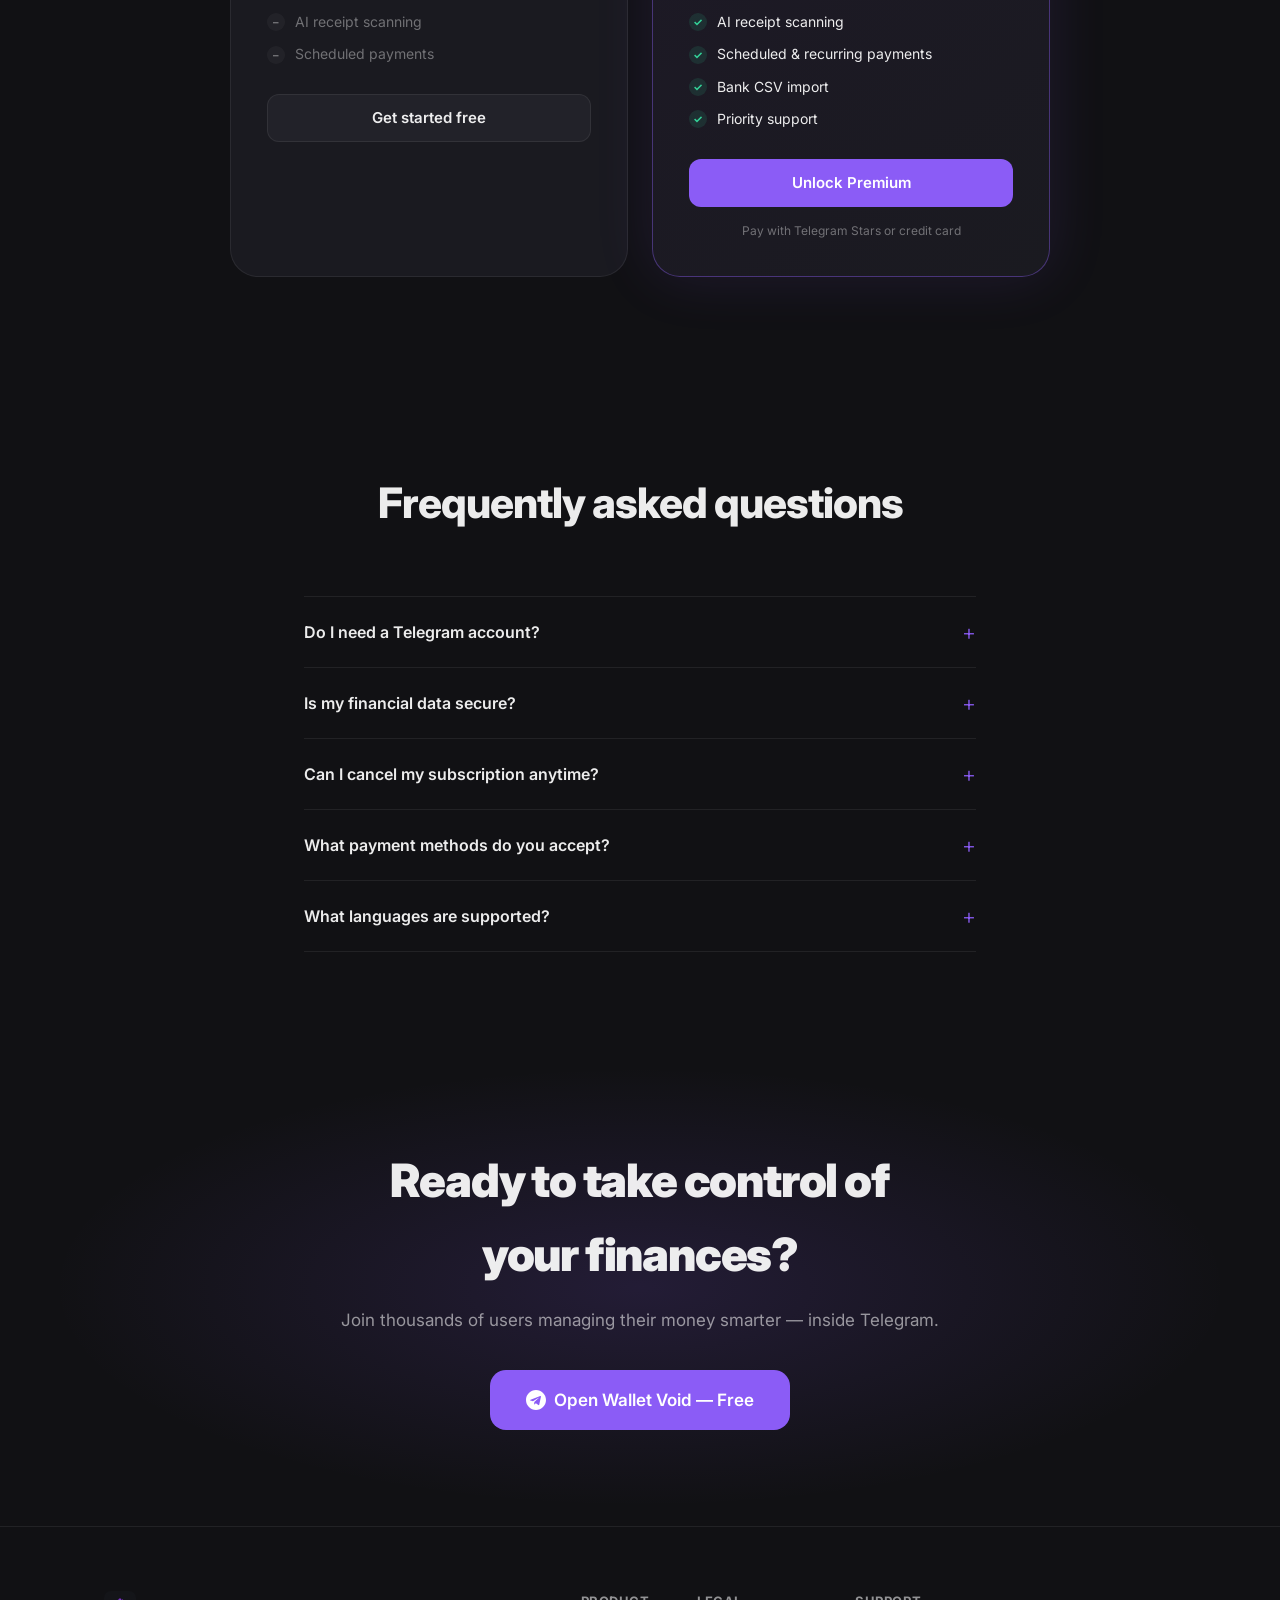
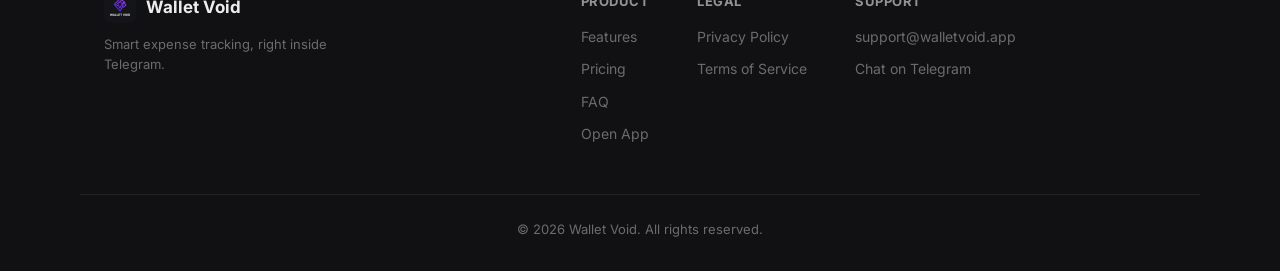
==== commit 30d8760a: "Update pricing to use telegram stars" ====
--- a/index.html
+++ b/index.html
@@ -234,10 +234,10 @@
             <div class="pricing-card__header">
               <h3 class="pricing-card__name">Premium</h3>
               <div class="pricing-card__price">
-                <span class="pricing-card__amount">$4.99</span>
+                <span class="pricing-card__amount">240 telegram stars</span>
                 <span class="pricing-card__period">/ month</span>
               </div>
-              <p class="pricing-card__save">or $39.99 / year — save 33%</p>
+              <p class="pricing-card__save">or 2250 telegram stars / year — save 33%</p>
             </div>
             <ul class="pricing-card__features" aria-label="Premium plan features">
               <li class="pricing-card__feature pricing-card__feature--yes">Everything in Free</li>
